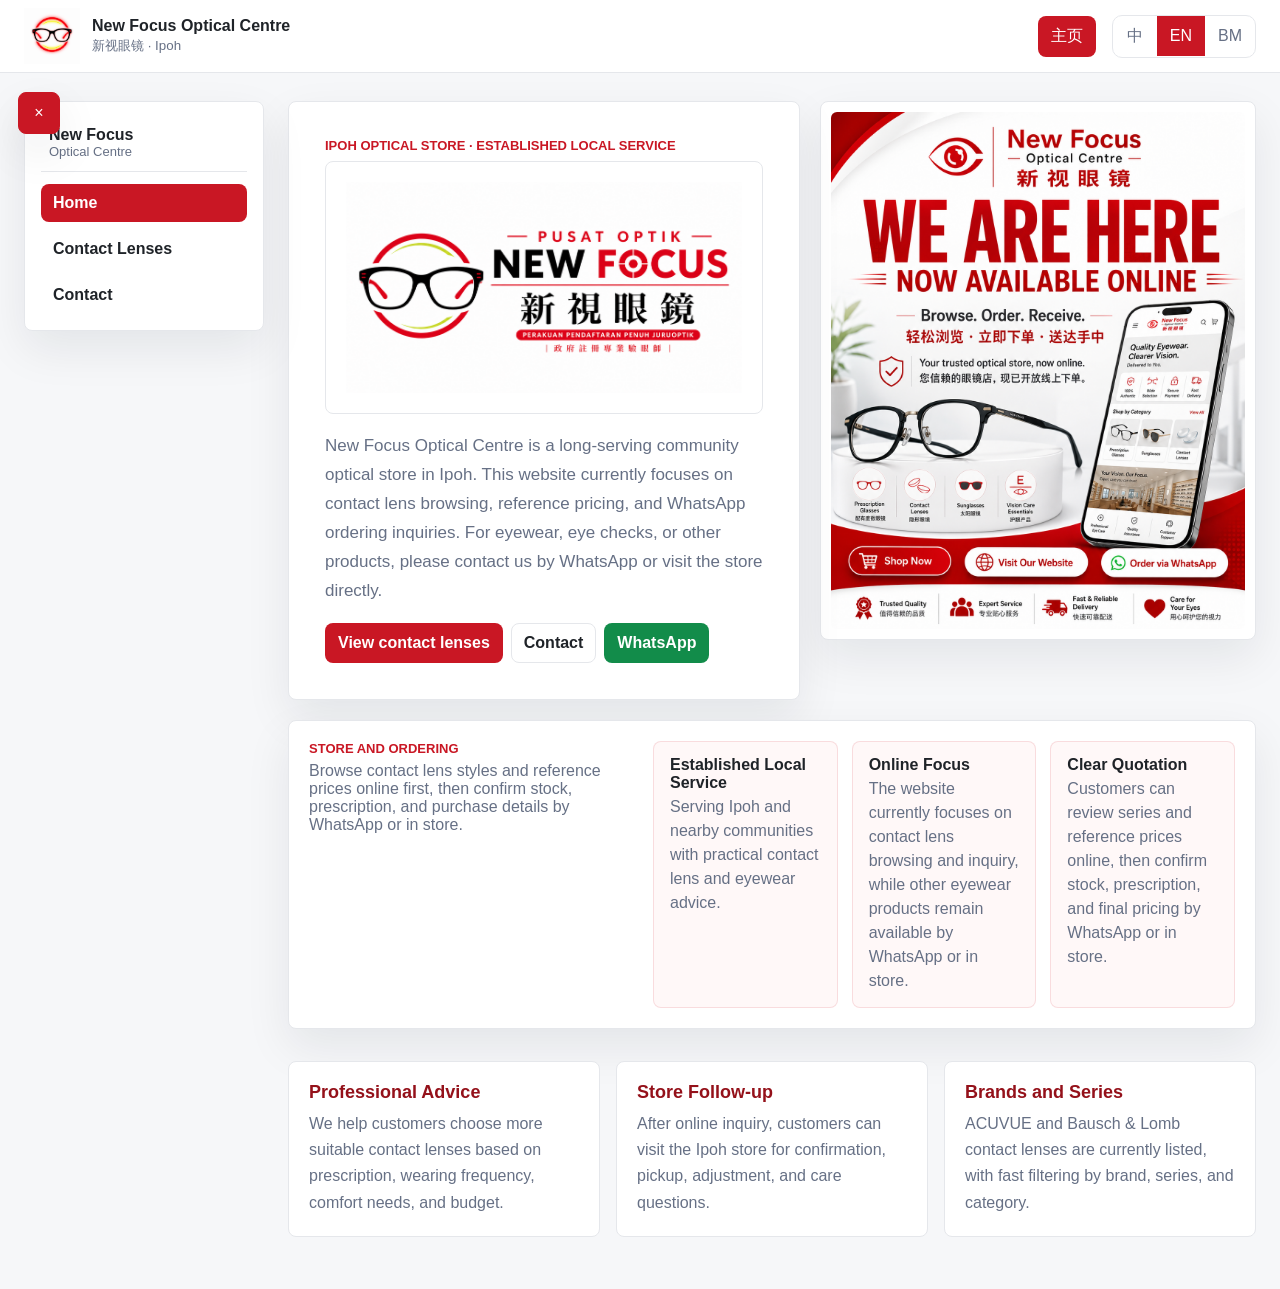
==== index.html @ d69a5900 "Add files via upload" ====
﻿<!doctype html>
<html lang="en">
<head>
  <meta charset="utf-8">
  <meta name="viewport" content="width=device-width, initial-scale=1">
  <title>New Focus Optical Centre / 新视眼镜</title>
  <link rel="stylesheet" href="styles.css">
</head>
<body>
  <header class="app-header">
    <div class="header-inner">
      <a class="brand" href="#home">
        <span class="brand-mark"><img src="assets/header-logo.png" alt="New Focus Optical Centre logo"></span>
        <span><strong>New Focus Optical Centre</strong><small>新视眼镜 · Ipoh</small></span>
      </a>
      <nav class="main-nav"><a href="#home" data-view-link="store">主页</a></nav>
      <div class="header-actions">
        <div class="language-switch">
          <button type="button" data-lang="zh">中</button>
          <button type="button" data-lang="en">EN</button>
          <button type="button" data-lang="ms">BM</button>
        </div>
        <button class="side-toggle" type="button" id="sideToggle" aria-label="Toggle menu" aria-expanded="true">☰</button>
      </div>
    </div>
  </header>

  <main>
    <section class="view" id="view-store" data-view="store">
      <div class="client-shell">
        <aside class="client-sidebar" id="clientSidebar">
          <div class="sidebar-title"><strong>New Focus</strong><span>Optical Centre</span></div>
          <a href="#home" data-client-nav="home" data-i18n="menuHome">主页</a>
          <a href="#contact-lenses" data-client-nav="contact-lenses" data-i18n="menuContactsLens">隐形眼镜商品</a>
          <a href="#contact" data-client-nav="contact" data-i18n="menuContact">联系方式</a>
        </aside>

        <div class="client-content">
          <section class="client-section active" id="home" data-client-section="home">
            <section class="hero-band home-hero">
              <div class="card hero-poster">
                <img src="pic/advertisement.png" alt="New Focus Optical Centre advertisement">
              </div>
              <div class="hero-copy">
                <p class="eyebrow" data-i18n="heroEyebrow">怡保本地眼镜店 · 老字号服务</p>
                <h1 class="sr-only" data-i18n="heroTitle">New Focus Optical Centre / 新视眼镜</h1>
                <div class="hero-signboard-frame"><img src="pic/logo.png" alt="New Focus Optical Centre / 新视眼镜"></div>
                <p data-i18n="heroText">新视眼镜是扎根怡保多年的社区眼镜店。目前网站线上提供隐形眼镜款式浏览、参考价格与 WhatsApp 下单咨询；如需眼镜、验光或其他商品，欢迎通过 WhatsApp 联系或直接到店了解。</p>
                <div class="hero-actions">
                  <a class="btn primary" href="#contact-lenses" data-i18n="browseProducts">查看隐形眼镜</a>
                  <a class="btn secondary" href="#contact" data-i18n="menuContact">联系方式</a>
                  <a class="btn whatsapp" href="https://wa.me/60125128668" target="_blank" rel="noreferrer">WhatsApp</a>
                </div>
              </div>
              <div class="store-panel logo-showcase hero-info-panel">
                <div class="store-panel-header">
                  <p class="eyebrow" data-i18n="heroPanelTitle">门店与下单方式</p>
                  <p class="muted" data-i18n="heroPanelText">先在线浏览隐形眼镜款式与参考价格，再通过 WhatsApp 或到店确认库存、度数与购买细节。</p>
                </div>
                <dl>
                  <div><dt data-i18n="featureYears">多年本地服务</dt><dd data-i18n="featureYearsText">服务怡保与周边社区，熟悉本地顾客日常隐形眼镜与配镜需求。</dd></div>
                  <div><dt data-i18n="featureService">线上选购为主</dt><dd data-i18n="featureServiceText">目前网站以隐形眼镜浏览、选购与咨询为主，其他眼镜商品欢迎 WhatsApp 或到店了解。</dd></div>
                  <div><dt data-i18n="featureCare">清楚报价</dt><dd data-i18n="featureCareText">先在线查看系列与参考价，再通过 WhatsApp 或门店确认库存、度数与最终价格。</dd></div>
                </dl>
              </div>
            </section>
            <section class="content-section feature-grid">
              <article class="card feature-card"><strong data-i18n="homeFeatureOne">专业建议</strong><p data-i18n="homeFeatureOneText">可按度数、配戴频率、舒适度和预算，协助顾客选择更合适的隐形眼镜。</p></article>
              <article class="card feature-card"><strong data-i18n="homeFeatureTwo">门店跟进</strong><p data-i18n="homeFeatureTwoText">线上咨询后可到怡保门店确认产品、取货、调整或询问后续护理方式。</p></article>
              <article class="card feature-card"><strong data-i18n="homeFeatureThree">品牌与系列</strong><p data-i18n="homeFeatureThreeText">目前已收录 ACUVUE 与 Bausch & Lomb 隐形眼镜，并可按品牌、系列与类别快速筛选。</p></article>
            </section>
          </section>

          <section class="client-section" id="contact-lenses" data-client-section="contact-lenses">
            <section class="content-section">
              <div class="section-title-row">
                <div>
                  <p class="eyebrow" data-i18n="catalogEyebrow">隐形眼镜</p>
                  <h2 data-i18n="catalogTitle">按品牌与系列筛选</h2>
                  <p class="muted" data-i18n="catalogIntro">先选择品牌，再选择品牌内的系列与类别。</p>
                </div>
              </div>
              <div class="lens-controls card">
                <div class="filter-row filter-row-primary">
                  <label class="filter-field filter-brand-field"><span data-i18n="brandLabel">品牌</span><select id="brandSelect"></select></label>
                  <div class="filter-group filter-series-group">
                    <strong data-i18n="seriesLabel">系列</strong>
                    <div class="category-tabs" id="seriesTabs"></div>
                  </div>
                </div>
                <div class="filter-group filter-category-group">
                  <strong data-i18n="categoryLabel">类别</strong>
                  <div class="category-tabs" id="categoryTabs"></div>
                </div>
              </div>
              <div id="seriesGuidePanel"></div>
              <div class="lens-section-list" id="lensSectionList"></div>
              <p class="price-note" data-i18n="priceNote">以上为建议零售价，并已包含 SST。请以 WhatsApp 或门店最终确认为准。</p>
            </section>
          </section>

          <section class="client-section" id="contact" data-client-section="contact">
            <section class="content-section contact-layout">
              <div class="card contact-card contact-info-card">
                <p class="eyebrow" data-i18n="contactEyebrow">联系方式</p>
                <h2>New Focus Optical Centre / 新视眼镜</h2>
                <dl>
                  <div><dt data-i18n="addressLabel">地址</dt><dd>261, Jalan Gunung Rapat, Taman Ipoh Jaya, 31350 Ipoh, Perak</dd></div>
                  <div><dt data-i18n="hoursLabel">营业时间</dt><dd>11:00 AM - 7:30 PM</dd></div>
                  <div><dt>WhatsApp</dt><dd>+60 12-512 8668</dd></div>
                </dl>
                <a class="btn whatsapp full" href="https://wa.me/60125128668" target="_blank" rel="noreferrer" data-i18n="contactWhatsapp">立即通过 WhatsApp 下单</a>
                <a class="btn secondary full" href="https://www.google.com/maps/dir/?api=1&destination=New%20Focus%20Optical%20Centre%2C%20261%2C%20Jalan%20Gunung%20Rapat%2C%20Taman%20Ipoh%20Jaya%2C%2031350%20Ipoh%2C%20Perak&travelmode=driving" target="_blank" rel="noreferrer" data-i18n="contactMaps">使用 Google Maps 导航</a>
              </div>
              <div class="card contact-card quiet-map shop-photo-card contact-photo-card">
                <img src="pic/Shop.png" alt="New Focus Optical Centre storefront">
                <div class="shop-photo-caption"><strong>Ipoh Jaya</strong><span>Taman Ipoh Jaya · Gunung Rapat</span></div>
              </div>
            </section>
          </section>
        </div>
      </div>
    </section>

    <section class="view" id="view-admin-login" data-view="admin-login">
      <section class="login-layout">
        <form class="card login-card" id="adminLoginForm">
          <p class="eyebrow">管理员入口 / Admin Access</p>
          <h1>管理员登录</h1>
          <p class="muted">后台不会出现在客户导航里。请通过 <strong>/#admin</strong> 或 <strong>/#orders</strong> 进入。</p>
          <label><span>用户名 / Username</span><input name="username" autocomplete="username" required></label>
          <label><span>密码 / Password</span><input name="password" type="password" autocomplete="current-password" required></label>
          <button class="btn primary full" type="submit">登录 / Login</button>
          <p class="form-status login-error" id="adminLoginStatus"></p>
        </form>
      </section>
    </section>

    <section class="view" id="view-admin" data-view="admin">
      <section class="content-section admin-layout">
        <aside class="admin-sidebar card">
          <p class="eyebrow">管理员端 / Admin</p>
          <h1>隐形眼镜商品管理</h1>
          <p class="muted">这里先用浏览器本地储存模拟数据库。保存后客户页面会马上更新。</p>
          <div class="admin-stats" id="adminStats"></div>
          <div class="button-stack">
            <a class="btn secondary" href="#orders">订单管理 / Orders</a>
            <button class="btn secondary" type="button" data-admin-logout>退出登录 / Logout</button>
            <button class="btn primary" type="button" id="newProductBtn">新增商品</button>
            <button class="btn secondary" type="button" id="exportDataBtn">导出 JSON</button>
            <label class="btn secondary file-button"><span>导入 JSON</span><input id="importDataInput" type="file" accept="application/json"></label>
            <button class="btn danger" type="button" id="resetDataBtn">重置样本数据</button>
          </div>
        </aside>
        <div class="admin-main">
          <div class="card table-card">
            <div class="section-title-row compact"><div><p class="eyebrow">库存 / Inventory</p><h2>商品列表</h2></div></div>
            <div class="table-scroll"><table><thead><tr><th>Brand</th><th>Series</th><th>Category</th><th>Product</th><th>Price</th><th>Status</th></tr></thead><tbody id="adminProductRows"></tbody></table></div>
          </div>
          <form class="card admin-form" id="productForm">
            <div class="section-title-row compact"><div><p class="eyebrow">编辑器 / Editor</p><h2>商品资料</h2></div><button class="btn danger subtle" type="button" id="deleteProductBtn">删除商品</button></div>
            <div class="form-grid three">
              <label><span>ID</span><input name="id" required></label>
              <label><span>Brand</span><input name="brand" required></label>
              <label><span>Series</span><input name="series" required></label>
              <label><span>Category ID</span><input name="category" required></label>
              <label><span>中文分类</span><input name="categoryZh" required></label>
              <label><span>English Category</span><input name="categoryEn" required></label>
              <label><span>Kategori BM</span><input name="categoryMs" required></label>
              <label><span>类型 / Type</span><select name="type"><option value="standard">Standard lens</option><option value="color">Color lens</option></select></label>
              <label><span>Product Name 中文</span><input name="nameZh" required></label>
              <label><span>Product Name EN</span><input name="nameEn" required></label>
              <label><span>Nama Produk BM</span><input name="nameMs" required></label>
              <label><span>图片路径 / Image Path</span><input name="image" placeholder="images/product.jpg"></label>
              <label><span>上架</span><select name="active"><option value="true">Yes</option><option value="false">No</option></select></label>
            </div>
            <label class="wide-label"><span>中文描述</span><textarea name="summaryZh"></textarea></label>
            <label class="wide-label"><span>English Description</span><textarea name="summaryEn"></textarea></label>
            <label class="wide-label"><span>Malay Description</span><textarea name="summaryMs"></textarea></label>
            <label class="wide-label"><span>规格 JSON / Variants JSON</span><textarea name="variants" rows="10" spellcheck="false"></textarea></label>
            <label class="wide-label"><span>颜色 JSON / Colors JSON</span><textarea name="colors" rows="8" spellcheck="false"></textarea></label>
            <label class="wide-label"><span>Collections / Notes JSON</span><textarea name="notes" rows="4" spellcheck="false"></textarea></label>
            <div class="form-actions"><button class="btn primary" type="submit">保存商品</button><p class="form-status" id="adminFormStatus"></p></div>
          </form>
        </div>
      </section>
    </section>

    <section class="view" id="view-orders" data-view="orders">
      <section class="content-section">
        <div class="section-title-row"><div><p class="eyebrow">订单管理 / Orders</p><h1>本地模拟订单</h1><p class="muted">客户通过 WhatsApp 咨询前，可先在客户端生成本地询价记录。</p></div><div class="hero-actions"><a class="btn secondary" href="#admin">商品管理 / Products</a><button class="btn secondary" type="button" data-admin-logout>退出登录 / Logout</button><button class="btn secondary" id="clearOrdersBtn" type="button">清空模拟订单</button></div></div>
        <div class="order-board" id="orderBoard"></div>
      </section>
    </section>
  </main>

  <script src="js/data.js"></script>
  <script src="js/app.js"></script>
</body>
</html>
---- styles.css ----
﻿:root{--red:#c91724;--red-dark:#94111a;--red-soft:#fff1f2;--ink:#1f2328;--muted:#667085;--line:#e5e7eb;--bg:#f6f7f9;--paper:#fff;--green:#128c4a;--shadow:0 18px 46px rgba(16,24,40,.08);font-family:"Microsoft YaHei","PingFang SC",Arial,sans-serif}*{box-sizing:border-box}html{scroll-behavior:smooth}body{margin:0;background:var(--bg);color:var(--ink)}a{color:inherit}button,input,select,textarea{font:inherit}textarea{min-height:92px;resize:vertical}.app-header{position:sticky;top:0;z-index:30;background:rgba(255,255,255,.94);border-bottom:1px solid var(--line);backdrop-filter:blur(14px)}.header-inner{max-width:1280px;min-height:72px;margin:0 auto;padding:0 24px;display:grid;grid-template-columns:minmax(260px,1fr) auto auto;gap:16px;align-items:center}.brand{display:inline-flex;align-items:center;gap:12px;text-decoration:none;min-width:0}.brand-mark{width:44px;height:44px;border-radius:8px;display:grid;place-items:center;background:var(--red);color:#fff;font-weight:900}.brand strong,.brand small{display:block}.brand strong{line-height:1.1}.brand small{margin-top:3px;color:var(--muted)}.main-nav,.language-switch,.hero-actions,.catalog-tools,.form-actions{display:flex;align-items:center;gap:8px}.main-nav a,.language-switch button,.btn{min-height:40px;border-radius:8px;border:1px solid transparent;text-decoration:none;padding:9px 12px;cursor:pointer;background:transparent;color:var(--muted)}.main-nav a.active,.language-switch button.active{background:var(--red);color:#fff}.main-nav a:hover,.language-switch button:hover,.btn.secondary:hover{background:var(--red-soft);color:var(--red-dark)}.language-switch{border:1px solid var(--line);border-radius:10px;overflow:hidden;gap:0;background:#fff}.language-switch button{border-radius:0;min-width:44px}main{max-width:1280px;margin:0 auto;padding:0 24px 52px}.view{display:none}.view.active{display:block}.side-toggle{position:fixed;left:18px;top:92px;z-index:26;width:42px;height:42px;border:1px solid var(--line);border-radius:8px;background:#fff;color:var(--ink);box-shadow:var(--shadow);cursor:pointer}.client-shell{display:grid;grid-template-columns:240px minmax(0,1fr);gap:24px;align-items:start}.client-sidebar{position:sticky;top:92px;margin-top:28px;background:#fff;border:1px solid var(--line);border-radius:8px;box-shadow:var(--shadow);padding:16px;display:grid;gap:8px;transition:transform .18s,opacity .18s}.client-sidebar.collapsed{transform:translateX(-112%);opacity:0;pointer-events:none}.sidebar-title{padding:8px 8px 12px;border-bottom:1px solid var(--line);margin-bottom:4px}.sidebar-title strong,.sidebar-title span{display:block}.sidebar-title span{color:var(--muted);font-size:13px}.client-sidebar a{padding:10px 12px;border-radius:8px;text-decoration:none;color:var(--ink);font-weight:800}.client-sidebar a:hover{background:var(--red-soft);color:var(--red-dark)}.client-content{min-width:0}.hero-band{display:grid;grid-template-columns:minmax(0,1fr) 410px;gap:20px;align-items:stretch;margin-top:28px}.hero-copy,.card,.store-panel{background:var(--paper);border:1px solid var(--line);border-radius:8px;box-shadow:var(--shadow)}.hero-copy{padding:36px}.eyebrow{margin:0 0 8px;color:var(--red);font-weight:900;font-size:13px;text-transform:uppercase;letter-spacing:0}h1,h2,h3{letter-spacing:0}h1{margin:0 0 14px;font-size:clamp(34px,4.6vw,56px);line-height:1.05}h2{margin:0;font-size:24px;line-height:1.22}h3{margin:0}.hero-copy p:not(.eyebrow),.muted{color:var(--muted)}.hero-copy p:not(.eyebrow){max-width:680px;font-size:17px;line-height:1.7}.btn{display:inline-flex;align-items:center;justify-content:center;font-weight:800}.btn.primary{background:var(--red);color:#fff}.btn.whatsapp,.whatsapp{background:var(--green);color:#fff}.btn.secondary{border-color:var(--line);background:#fff;color:var(--ink)}.btn.danger{background:#fff5f5;color:var(--red-dark);border-color:#fecdd3}.btn.subtle{box-shadow:none}.btn.full{width:100%;margin-top:14px}.store-panel{padding:20px;display:grid;gap:16px}.lens-packshot{min-height:230px;border-radius:8px;padding:24px;display:grid;align-content:end;background:linear-gradient(135deg,rgba(148,17,26,.96),rgba(201,23,36,.9)),radial-gradient(circle at 75% 20%,rgba(255,255,255,.55) 0 58px,transparent 60px),linear-gradient(90deg,rgba(255,255,255,.12),transparent);color:#fff;position:relative;overflow:hidden}.lens-packshot:before{content:"";position:absolute;right:28px;top:28px;width:120px;height:120px;border:16px solid rgba(255,255,255,.72);border-radius:50%;box-shadow:0 0 0 28px rgba(255,255,255,.14)}.lens-packshot span,.lens-packshot strong,.lens-packshot small{position:relative;z-index:1;display:block}.lens-packshot span{font-size:13px;font-weight:900;letter-spacing:0}.lens-packshot strong{font-size:30px}.lens-packshot small{color:rgba(255,255,255,.84)}dl{margin:0;display:grid;gap:12px}dt{font-weight:900}dd{margin:3px 0 0;color:var(--muted);line-height:1.5}.content-section{margin-top:32px}.section-title-row{display:flex;justify-content:space-between;align-items:end;gap:16px;margin-bottom:16px}.section-title-row.compact{margin-bottom:12px}.lens-controls{padding:18px;display:grid;grid-template-columns:260px minmax(0,1fr);gap:18px;align-items:end;margin-bottom:18px}.lens-controls label{display:grid;gap:7px;color:var(--muted);font-size:13px;font-weight:800}.lens-controls select,label input,label select,label textarea{border:1px solid var(--line);border-radius:8px;background:#fff;min-height:42px;padding:10px 12px;min-width:0}.category-tabs{display:flex;flex-wrap:wrap;gap:8px;margin-top:8px}.category-tabs button{border:1px solid var(--line);background:#fff;border-radius:8px;padding:10px 12px;cursor:pointer;font-weight:900}.category-tabs button.active{background:var(--red);color:#fff;border-color:var(--red)}.lens-section-list{display:grid;gap:18px}.lens-price-section{padding:20px;box-shadow:none}.lens-price-section h2{margin-bottom:12px}.collection-note{border-left:4px solid var(--red);background:var(--red-soft);padding:12px 14px;border-radius:8px;margin-bottom:12px;color:var(--ink);line-height:1.7}.collection-note p{margin:0 0 10px}.collection-note p:last-child{margin-bottom:0}.table-scroll{overflow-x:auto}.price-table,table{width:100%;border-collapse:collapse;font-size:15px}th,td{border-bottom:1px solid var(--line);padding:13px 10px;text-align:left;vertical-align:top}th{color:var(--red-dark);background:var(--red-soft);font-weight:900}.price-table td strong{display:block}.price-table td small{display:block;color:var(--muted);margin-top:4px}.price-note{font-weight:900;margin:18px 0;color:var(--ink)}.contact-layout{display:grid;grid-template-columns:minmax(0,1fr) 360px;gap:18px}.contact-card{padding:22px}.quiet-map{min-height:240px;display:grid;align-content:end;background:linear-gradient(135deg,#fff,#fff4f5);color:var(--red-dark)}.quiet-map strong{font-size:30px}.quiet-map span{color:var(--muted)}
.login-layout{min-height:calc(100vh - 128px);display:grid;place-items:center;padding:36px 0}.login-card{width:min(460px,100%);padding:28px;display:grid;gap:14px}.login-card h1{font-size:34px;margin-bottom:0}.login-card p{margin:0}.login-error{color:var(--red-dark)}.admin-layout{display:grid;grid-template-columns:310px minmax(0,1fr);gap:18px;align-items:start;margin-top:28px}.admin-sidebar{position:sticky;top:92px;padding:20px}.admin-stats{display:grid;grid-template-columns:1fr 1fr;gap:10px;margin:16px 0}.stat{border:1px solid var(--line);border-radius:8px;padding:12px;background:#fbfbfc}.stat strong{display:block;font-size:22px}.stat span{color:var(--muted);font-size:13px}.button-stack{display:grid;gap:8px}.file-button input{display:none}.admin-main{display:grid;gap:18px}.table-card,.admin-form{padding:20px}tbody tr{cursor:pointer}tbody tr:hover,tbody tr.active{background:#fff8f8}.badge{display:inline-flex;align-items:center;min-height:24px;border-radius:999px;padding:2px 9px;font-size:12px;font-weight:900;background:#ecfdf3;color:#087443}.badge.inactive{background:#f2f4f7;color:#475467}.form-grid{display:grid;grid-template-columns:1fr 1fr;gap:12px}.form-grid.three{grid-template-columns:repeat(3,minmax(0,1fr))}label{display:grid;gap:6px;color:var(--muted);font-size:13px;font-weight:700}label span{color:var(--ink)}.wide-label{margin-top:12px}.form-status{min-height:22px;margin:10px 0 0;color:var(--green);font-weight:800}.order-board{display:grid;gap:12px}.order-card{padding:18px;border:1px solid var(--line);border-radius:8px;background:#fff;display:grid;grid-template-columns:1fr auto;gap:14px;box-shadow:var(--shadow)}.order-card h3{margin-bottom:5px}.order-card p{margin:4px 0;color:var(--muted)}.order-actions{display:grid;gap:8px;align-content:start;min-width:160px}.empty-state{border:1px dashed #cbd5e1;border-radius:8px;padding:28px;background:#fff;text-align:center}.empty-state p{margin-bottom:0;color:var(--muted)}.hero-actions{display:flex;gap:8px;align-items:center;flex-wrap:wrap}
@media (max-width:980px){.header-inner{grid-template-columns:1fr;padding:12px 16px}.main-nav{display:none}main{padding:0 16px 42px}.client-shell{grid-template-columns:1fr}.client-sidebar{position:fixed;left:16px;top:86px;width:min(260px,calc(100vw - 32px));z-index:25;margin-top:0}.client-sidebar.collapsed{transform:translateX(-115%)}.hero-band,.contact-layout,.admin-layout{grid-template-columns:1fr}.lens-controls{grid-template-columns:1fr}.admin-sidebar{position:static}.form-grid,.form-grid.three{grid-template-columns:1fr}.section-title-row{align-items:start;flex-direction:column}.hero-copy{padding:24px}.order-card{grid-template-columns:1fr}}

.client-section{display:none}.client-section.active{display:block}.client-sidebar a.active{background:var(--red);color:#fff}.logo-showcase{align-content:start}.logo-frame{min-height:250px;border:1px solid var(--line);border-radius:8px;background:#fff;display:grid;place-items:center;padding:28px}.logo-frame img{max-width:100%;max-height:220px;object-fit:contain}.feature-grid{display:grid;grid-template-columns:repeat(3,minmax(0,1fr));gap:16px}.feature-card{padding:20px;box-shadow:none}.feature-card strong{display:block;color:var(--red-dark);font-size:18px;margin-bottom:8px}.feature-card p{margin:0;color:var(--muted);line-height:1.65}.home-note{padding:22px 24px;box-shadow:none}.home-note h2{margin:0 0 8px}.home-note p{margin:0;line-height:1.7}.home-hero{min-height:calc(100vh - 132px);align-items:start;grid-template-columns:minmax(0,1.08fr) minmax(320px,.92fr);grid-template-areas:"copy poster" "panel panel"}.home-hero .hero-copy,.home-hero .store-panel,.home-hero .hero-poster{align-self:start}.home-hero .hero-copy{grid-area:copy}.home-hero .hero-poster{grid-area:poster}.home-hero .logo-showcase{grid-area:panel}

.sr-only {
  position: absolute;
  width: 1px;
  height: 1px;
  padding: 0;
  margin: -1px;
  overflow: hidden;
  clip: rect(0, 0, 0, 0);
  white-space: nowrap;
  border: 0;
}

.hero-signboard-frame {
  margin: 0 0 18px;
  border: 1px solid var(--line);
  border-radius: 8px;
  background: #fff;
  display: grid;
  place-items: center;
  padding: 20px;
  min-height: 220px;
}

.hero-signboard-frame img {
  max-width: 100%;
  max-height: 220px;
  object-fit: contain;
}

.hero-poster {
  padding: 10px;
  display: grid;
  place-items: center;
  overflow: hidden;
}

.hero-poster img {
  display: block;
  width: 100%;
  height: auto;
  object-fit: contain;
  border-radius: 6px;
}

.hero-info-panel {
  grid-template-columns: minmax(240px, 320px) minmax(0, 1fr);
  align-items: start;
  gap: 18px 24px;
}

.hero-info-panel .store-panel-header {
  align-content: start;
}

.hero-info-panel dl {
  grid-template-columns: repeat(3, minmax(0, 1fr));
  gap: 14px;
}

.hero-info-panel dl > div {
  padding: 14px 16px;
  border: 1px solid rgba(201, 23, 36, .12);
  border-radius: 8px;
  background: #fff8f8;
}

.store-panel-header {
  display: grid;
  gap: 6px;
}

.store-panel-header p {
  margin: 0;
}
@media (max-width:980px){.feature-grid{grid-template-columns:1fr}.home-hero{min-height:auto;grid-template-columns:1fr;grid-template-areas:"poster" "copy" "panel"}.logo-frame{min-height:190px}.logo-frame img{max-height:170px}.hero-info-panel{grid-template-columns:1fr}.hero-info-panel dl{grid-template-columns:1fr}}

.filter-groups {
  display: grid;
  gap: 14px;
}

.filter-group {
  display: grid;
}

/* Contact lens product cards and option detail view */
.lens-product-section {
  margin-top: 22px;
}

.lens-section-heading {
  display: flex;
  align-items: end;
  justify-content: space-between;
  gap: 16px;
  margin-bottom: 12px;
}

.lens-section-heading h3 {
  margin: 0;
  font-size: 1.15rem;
}

.lens-section-heading span {
  color: var(--muted);
  font-size: .9rem;
}

.series-guide-card {
  margin: 0 0 18px;
  padding: 18px 20px;
  box-shadow: none;
}

.series-guide-head h3 {
  margin: 0 0 8px;
  font-size: 1.15rem;
}

.series-guide-head p {
  margin: 0;
  color: var(--muted);
  line-height: 1.65;
}

.series-guide-tags {
  display: flex;
  flex-wrap: wrap;
  gap: 8px;
  margin-top: 14px;
}

.series-guide-tags span {
  display: inline-flex;
  align-items: center;
  min-height: 30px;
  padding: 6px 10px;
  border-radius: 999px;
  background: #fff6f6;
  border: 1px solid rgba(180, 24, 24, .18);
  color: var(--red-dark);
  font-size: .84rem;
  font-weight: 800;
}

.lens-card-row {
  display: flex;
  gap: 14px;
  overflow-x: auto;
  padding: 2px 2px 14px;
  scroll-snap-type: x proximity;
}

.lens-product-card {
  flex: 0 0 292px;
  min-height: 420px;
  display: flex;
  flex-direction: column;
  align-items: stretch;
  gap: 10px;
  text-align: left;
  border: 1px solid var(--line);
  border-radius: 8px;
  background: var(--paper);
  color: var(--ink);
  padding: 14px;
  cursor: pointer;
  scroll-snap-align: start;
  transition: border-color .18s ease, box-shadow .18s ease, transform .18s ease;
}

.lens-product-card:hover,
.lens-product-card.active {
  border-color: var(--red);
  box-shadow: 0 12px 32px rgba(180, 24, 24, .12);
  transform: translateY(-2px);
}

.product-image-slot {
  width: 100%;
  aspect-ratio: 4 / 3;
  border: 1px dashed rgba(180, 24, 24, .35);
  border-radius: 8px;
  background: linear-gradient(135deg, #fff, #fff5f5);
  display: grid;
  place-items: center;
  color: var(--muted);
  font-size: .9rem;
  overflow: hidden;
}

.product-image-slot.has-image {
  border-style: solid;
  background: #fff;
}

.product-image-slot img {
  width: 100%;
  height: 100%;
  object-fit: contain;
}

.product-category-pill {
  display: inline-flex;
  align-self: flex-start;
  border: 1px solid rgba(180, 24, 24, .22);
  color: var(--red);
  background: #fff7f7;
  border-radius: 999px;
  padding: 4px 9px;
  font-size: .78rem;
  line-height: 1.2;
  flex-wrap: wrap;
}

.lens-product-card strong {
  font-size: 1rem;
  line-height: 1.35;
}

.lens-product-card p {
  min-height: 68px;
  margin: 0;
  color: var(--muted);
  line-height: 1.55;
  font-size: .9rem;
}

.product-card-meta {
  color: var(--ink);
  font-size: .88rem;
}

.product-card-price {
  margin-top: auto;
  color: var(--red);
  font-weight: 800;
}

.btn.mini {
  width: fit-content;
  min-height: 34px;
  padding: 7px 10px;
  font-size: .86rem;
}

.lens-detail-panel {
  display: grid;
  grid-template-columns: minmax(220px, 340px) minmax(0, 1fr);
  gap: 24px;
  border: 1px solid var(--line);
  border-radius: 8px;
  background: #fff;
  padding: 18px;
  margin: 20px 0 24px;
  box-shadow: 0 16px 42px rgba(17, 24, 39, .08);
}

.detail-media .product-image-slot {
  aspect-ratio: 1 / 1;
}

.detail-content {
  min-width: 0;
}

.detail-title-row {
  display: flex;
  align-items: flex-start;
  justify-content: space-between;
  gap: 16px;
}

.detail-title-row h3 {
  margin: 4px 0 0;
  font-size: 1.45rem;
}

.icon-close {
  width: 34px;
  height: 34px;
  border: 1px solid var(--line);
  border-radius: 50%;
  background: #fff;
  cursor: pointer;
  color: var(--muted);
  font-size: 1.1rem;
}

.detail-summary,
.detail-notes,
.microcopy,
.selected-line {
  color: var(--muted);
  line-height: 1.55;
}

.detail-notes {
  border-left: 3px solid rgba(180, 24, 24, .25);
  padding-left: 10px;
  font-size: .92rem;
}

.detail-points {
  display: grid;
  gap: 10px;
  margin: 14px 0 4px;
}

.detail-point {
  padding: 12px 14px;
  border: 1px solid var(--line);
  border-radius: 10px;
  background: #fbfbfc;
}

.detail-point strong {
  display: block;
  margin-bottom: 4px;
  color: var(--ink);
  font-size: .92rem;
}

.detail-point p {
  margin: 0;
  color: var(--muted);
  line-height: 1.6;
  font-size: .92rem;
}

.detail-option-block {
  margin-top: 18px;
}

.detail-option-block > strong {
  display: block;
  margin-bottom: 10px;
}

.option-grid,
.color-options {
  display: flex;
  flex-wrap: wrap;
  gap: 10px;
}

.option-pill,
.color-option {
  border: 1px solid var(--line);
  border-radius: 8px;
  background: #fff;
  color: var(--ink);
  padding: 10px 12px;
  cursor: pointer;
}

.option-pill {
  display: flex;
  flex-direction: column;
  gap: 4px;
  min-width: 168px;
  text-align: left;
}

.option-pill b {
  color: var(--red);
}

.option-pill.active,
.color-option.active {
  border-color: var(--red);
  background: #fff5f5;
  box-shadow: inset 0 0 0 1px var(--red);
}

.quantity-custom-row {
  display: flex;
  align-items: center;
  justify-content: space-between;
  gap: 12px;
  margin-top: 12px;
}

.quantity-custom-row > span {
  color: var(--muted);
  font-size: .9rem;
  font-weight: 700;
}

.qty-stepper {
  display: inline-flex;
  align-items: center;
  border: 1px solid var(--line);
  border-radius: 10px;
  overflow: hidden;
  background: #fff;
}

.qty-step-btn {
  width: 42px;
  min-height: 42px;
  border: 0;
  background: #fff;
  color: var(--ink);
  font-size: 1.1rem;
  font-weight: 700;
  cursor: pointer;
}

.qty-step-btn:hover {
  background: #fff5f5;
  color: var(--red);
}

.qty-input {
  width: 64px;
  min-height: 42px;
  border: 0;
  border-left: 1px solid var(--line);
  border-right: 1px solid var(--line);
  text-align: center;
  font-weight: 800;
  color: var(--ink);
  background: #fff;
}

.qty-input::-webkit-outer-spin-button,
.qty-input::-webkit-inner-spin-button {
  -webkit-appearance: none;
  margin: 0;
}

.qty-input[type="number"] {
  -moz-appearance: textfield;
}

.color-group {
  margin-top: 10px;
}

.color-group > span {
  display: block;
  color: var(--muted);
  font-size: .86rem;
  margin-bottom: 8px;
}

.color-option {
  display: inline-flex;
  align-items: center;
  gap: 8px;
  font-size: .9rem;
}

.color-option i {
  width: 18px;
  height: 18px;
  border-radius: 50%;
  border: 1px solid rgba(0, 0, 0, .16);
}

.price-summary {
  margin-top: 20px;
  border-radius: 8px;
  background: #1f2937;
  color: #fff;
  padding: 16px;
}

.price-summary dl {
  display: grid;
  grid-template-columns: repeat(2, minmax(0, 1fr));
  gap: 10px 18px;
  margin: 12px 0 16px;
}

.price-summary dt {
  color: rgba(255, 255, 255, .68);
  font-size: .8rem;
}

.price-summary dd {
  margin: 3px 0 0;
  font-weight: 700;
}

.admin-form textarea[name="variants"],
.admin-form textarea[name="colors"],
.admin-form textarea[name="notes"] {
  font-family: Consolas, Monaco, monospace;
  font-size: .86rem;
  line-height: 1.45;
}

@media (max-width: 780px) {
  .lens-product-card {
    flex-basis: 82vw;
  }

  .lens-detail-panel {
    grid-template-columns: 1fr;
  }

  .price-summary dl {
    grid-template-columns: 1fr;
  }

  .quantity-custom-row {
    flex-direction: column;
    align-items: stretch;
  }

  .qty-stepper {
    width: 100%;
  }

  .qty-input {
    flex: 1 1 auto;
  }
}


.admin-stats > div {
  border: 1px solid var(--line);
  border-radius: 8px;
  padding: 12px;
  background: #fbfbfc;
}

.admin-stats > div strong,
.admin-product-count strong {
  display: block;
  font-size: 22px;
}

.admin-stats > div span {
  color: var(--muted);
  font-size: 13px;
}

tbody tr.selected {
  background: #fff8f8;
}

/* Sidebar collapse behavior */
.client-shell.sidebar-collapsed {
  grid-template-columns: minmax(0, 1fr);
}

.client-shell.sidebar-collapsed .client-sidebar {
  display: none;
}

.side-toggle[aria-expanded="true"] {
  background: var(--red);
  color: #fff;
  border-color: var(--red);
}

@media (max-width: 980px) {
  .client-sidebar.collapsed {
    display: grid;
    transform: translateX(-115%);
    opacity: 0;
    pointer-events: none;
  }

  .client-shell.sidebar-collapsed {
    grid-template-columns: 1fr;
  }
}

/* Client mobile first pass */
@media (max-width: 980px) {
  .side-toggle {
    top: 82px;
    left: 14px;
  }

  .client-shell:not(.sidebar-collapsed) .side-toggle {
    top: 88px;
    left: calc(min(292px, calc(100vw - 28px)) - 28px);
    z-index: 26;
  }

  .client-shell {
    display: block;
  }

  .client-shell:not(.sidebar-collapsed)::before {
    content: "";
    position: fixed;
    inset: 0;
    z-index: 24;
    background: rgba(17, 24, 39, .34);
  }

  .client-shell .client-sidebar {
    position: fixed;
    top: 76px;
    left: 14px;
    z-index: 25;
    width: min(292px, calc(100vw - 28px));
    max-height: calc(100vh - 96px);
    overflow-y: auto;
    margin-top: 0;
    transform: translateX(0);
    opacity: 1;
  }

  .client-shell.sidebar-collapsed .client-sidebar,
  .client-sidebar.collapsed {
    display: grid;
    transform: translateX(-118%);
    opacity: 0;
    pointer-events: none;
  }

  .client-content {
    width: 100%;
  }

  .home-hero {
    gap: 14px;
    margin-top: 22px;
  }

  .home-hero .hero-copy {
    padding: 22px 18px;
  }

  .home-hero h1 {
    font-size: 31px;
    line-height: 1.08;
  }

  .home-hero .hero-copy p:not(.eyebrow) {
    font-size: 15px;
    line-height: 1.58;
  }

  .logo-showcase {
    padding: 14px;
  }

  .hero-signboard-frame {
    min-height: 150px;
    padding: 16px;
  }

  .hero-signboard-frame img {
    max-height: 128px;
  }

  .logo-frame {
    min-height: 150px;
    padding: 16px;
  }

  .logo-frame img {
    max-height: 128px;
  }

  .feature-grid {
    gap: 12px;
  }

  .feature-card {
    padding: 16px;
  }

  .content-section {
    margin-top: 24px;
  }

  .lens-card-row {
    display: grid;
    grid-template-columns: 1fr;
    overflow: visible;
    gap: 14px;
    padding: 0;
  }

  .lens-product-card {
    width: 100%;
    min-height: 0;
    flex: none;
    padding: 14px;
  }

  .lens-product-card p {
    min-height: 0;
  }

  .product-image-slot {
    aspect-ratio: 4 / 3;
  }

  .lens-detail-panel {
    grid-template-columns: 1fr;
    gap: 16px;
    padding: 14px;
  }

  .detail-title-row h3 {
    font-size: 1.25rem;
  }

  .option-grid,
  .color-options {
    gap: 8px;
  }

  .option-pill {
    width: 100%;
    min-width: 0;
  }

  .color-option {
    flex: 1 1 calc(50% - 8px);
    justify-content: flex-start;
    min-height: 42px;
  }
}

@media (max-width: 560px) {
  .header-inner {
    gap: 10px;
  }

  .brand-mark {
    width: 38px;
    height: 38px;
  }

  .brand strong {
    font-size: 14px;
  }

  .brand small {
    font-size: 12px;
  }

  main {
    padding: 0 12px 34px;
  }

  .hero-actions .btn {
    flex: 1 1 100%;
  }

  .section-title-row h2 {
    font-size: 21px;
  }

  .lens-controls {
    padding: 14px;
  }

  .category-tabs button {
    flex: 1 1 100%;
  }

  .price-summary {
    padding: 14px;
  }
}

/* Header menu placement */
.header-actions {
  display: flex;
  align-items: center;
  justify-content: flex-end;
  gap: 10px;
}

@media (max-width: 980px) {
  .header-inner {
    grid-template-columns: minmax(0, 1fr) auto;
    gap: 10px;
  }

  .brand {
    min-width: 0;
  }

  .header-actions {
    grid-column: 2;
    grid-row: 1;
    gap: 8px;
  }

  .header-actions .language-switch button {
    min-width: 38px;
    min-height: 38px;
    padding: 7px 9px;
  }

  .header-actions .side-toggle {
    position: static;
    width: 38px;
    height: 38px;
    min-height: 38px;
    box-shadow: none;
    flex: 0 0 auto;
  }
}

@media (max-width: 430px) {
  .header-inner {
    padding: 10px 12px;
  }

  .header-actions {
    gap: 6px;
  }

  .header-actions .language-switch button {
    min-width: 34px;
    min-height: 36px;
    padding: 6px 7px;
    font-size: 13px;
  }

  .header-actions .side-toggle {
    width: 36px;
    height: 36px;
    min-height: 36px;
  }
}

/* Contact shop photo */
.shop-photo-card {
  padding: 0;
  overflow: hidden;
  min-height: 0;
  background: #fff;
  display: grid;
  align-content: stretch;
}

.shop-photo-card img {
  width: 100%;
  aspect-ratio: 4 / 3;
  object-fit: cover;
  display: block;
}

.shop-photo-caption {
  padding: 16px 18px 18px;
  background: #fff;
}

.shop-photo-caption strong,
.shop-photo-caption span {
  display: block;
}

.shop-photo-caption strong {
  color: var(--red-dark);
  font-size: 28px;
  line-height: 1.1;
}

.shop-photo-caption span {
  margin-top: 4px;
  color: var(--muted);
}

@media (max-width: 980px) {
  .shop-photo-caption strong {
    font-size: 24px;
  }
}

/* Mobile contact shop image sizing */
@media (max-width: 980px) {
  .contact-photo-card {
    order: -1;
  }

  .contact-info-card {
    order: 1;
  }

  .shop-photo-card img {
    height: auto;
    aspect-ratio: auto;
    object-fit: contain;
    object-position: center top;
  }
}

@media (max-width: 430px) {
  .shop-photo-card img {
    height: auto;
  }
}

/* Header logo image */
.brand-mark {
  width: 56px;
  height: 56px;
  padding: 0;
  border-radius: 0;
  background: transparent;
  overflow: visible;
}

.brand-mark img {
  width: 100%;
  height: 100%;
  object-fit: contain;
  display: block;
}

/* Lens filter layout */
.lens-controls {
  position: relative;
  grid-template-columns: 1fr;
  align-items: stretch;
  gap: 16px;
}

.filter-row {
  display: grid;
  gap: 18px;
}

.filter-row-primary {
  grid-template-columns: minmax(240px, 320px) minmax(0, 1fr);
  align-items: start;
}

.filter-field,
.filter-group {
  display: grid;
  gap: 7px;
  min-width: 0;
}

.filter-group strong {
  color: var(--muted);
  font-size: 13px;
  font-weight: 800;
}

.filter-brand-field {
  align-self: start;
}

.filter-brand-field select {
  width: 100%;
}

.filter-series-group,
.filter-category-group,
.lens-section-list,
.lens-product-section,
.lens-price-section {
  min-width: 0;
}

.lens-section-list,
.lens-product-section {
  overflow: hidden;
}

.filter-series-group {
  align-content: start;
}

#seriesTabs {
  justify-content: flex-start;
  align-items: flex-start;
  flex-wrap: wrap;
  overflow: visible;
  margin-top: 0;
  padding-bottom: 0;
}

#seriesTabs button {
  flex: 0 0 auto;
  white-space: nowrap;
}

.filter-category-group {
  position: relative;
  z-index: 0;
  margin-top: 2px;
}

.filter-category-group #categoryTabs {
  margin-top: 0;
}

.lens-card-row {
  display: flex;
  flex-wrap: nowrap;
  max-width: 100%;
  overflow-x: auto;
  overflow-y: hidden;
  overscroll-behavior-x: contain;
  scrollbar-gutter: stable both-edges;
}

.lens-product-card {
  flex: 0 0 292px;
}

@media (max-width: 980px) {
  .filter-row-primary {
    grid-template-columns: 1fr;
  }

  #seriesTabs {
    flex-wrap: wrap;
    overflow: visible;
    padding-bottom: 0;
  }

  .lens-card-row {
    display: grid;
    flex-wrap: initial;
    overflow: visible;
    scrollbar-gutter: auto;
  }

  .lens-product-card {
    width: 100%;
    flex: none;
  }
}

@media (max-width: 560px) {
  .brand-mark {
    width: 44px;
    height: 44px;
  }
}
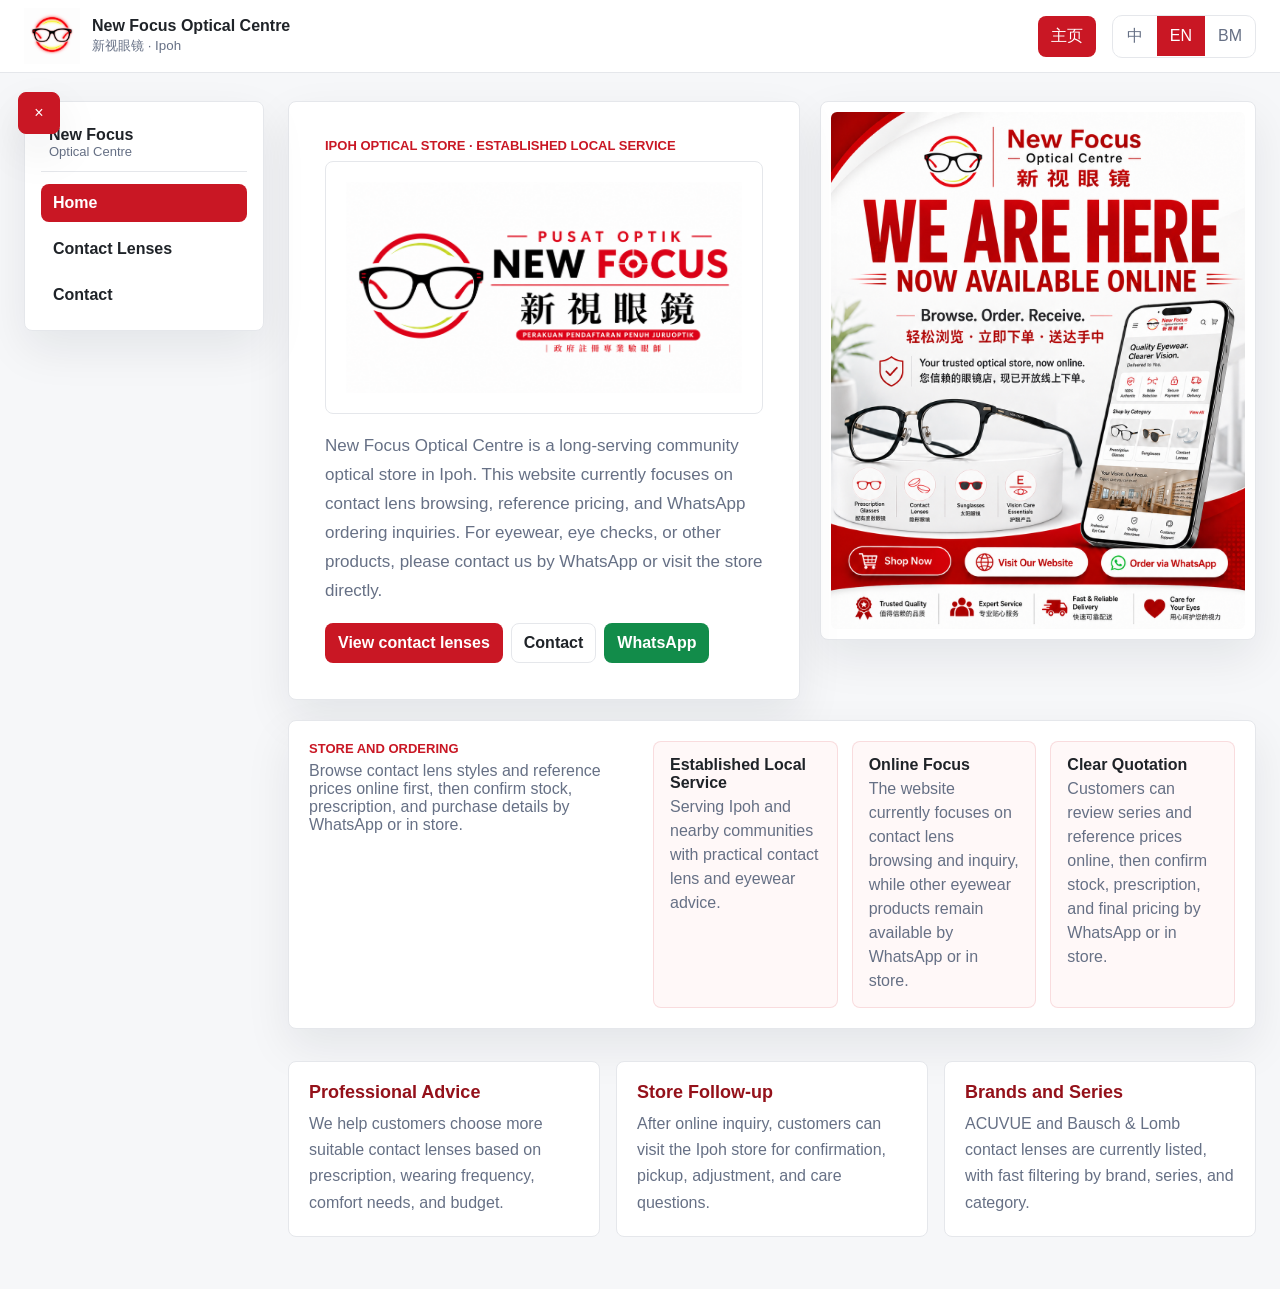
==== commit 68cab690: "Add files via upload" ====
--- a/index.html
+++ b/index.html
@@ -106,7 +106,7 @@
                 <h2>New Focus Optical Centre / 新视眼镜</h2>
                 <dl>
                   <div><dt data-i18n="addressLabel">地址</dt><dd>261, Jalan Gunung Rapat, Taman Ipoh Jaya, 31350 Ipoh, Perak</dd></div>
-                  <div><dt data-i18n="hoursLabel">营业时间</dt><dd>11:00 AM - 7:30 PM</dd></div>
+                  <div><dt data-i18n="hoursLabel">营业时间</dt><dd>Monday-Saturday 11:00 AM - 7:00 PM</dd></div>
                   <div><dt>WhatsApp</dt><dd>+60 12-512 8668</dd></div>
                 </dl>
                 <a class="btn whatsapp full" href="https://wa.me/60125128668" target="_blank" rel="noreferrer" data-i18n="contactWhatsapp">立即通过 WhatsApp 下单</a>
--- a/styles.css
+++ b/styles.css
@@ -170,7 +170,6 @@
   background: var(--paper);
   color: var(--ink);
   padding: 14px;
-  cursor: pointer;
   scroll-snap-align: start;
   transition: border-color .18s ease, box-shadow .18s ease, transform .18s ease;
 }
@@ -180,6 +179,29 @@
   border-color: var(--red);
   box-shadow: 0 12px 32px rgba(180, 24, 24, .12);
   transform: translateY(-2px);
+}
+
+.lens-card-main {
+  flex: 1 1 auto;
+  display: flex;
+  flex-direction: column;
+  align-items: stretch;
+  gap: 10px;
+  width: 100%;
+  min-height: 0;
+  padding: 0;
+  border: 0;
+  background: transparent;
+  color: inherit;
+  text-align: left;
+  cursor: pointer;
+}
+
+.product-card-actions {
+  display: flex;
+  flex-wrap: wrap;
+  gap: 8px;
+  margin-top: 2px;
 }
 
 .product-image-slot {
@@ -343,6 +365,47 @@
   margin-bottom: 10px;
 }
 
+.eye-power-head {
+  display: flex;
+  align-items: center;
+  justify-content: space-between;
+  gap: 12px;
+  margin-bottom: 10px;
+}
+
+.eye-power-grid {
+  display: grid;
+  grid-template-columns: repeat(2, minmax(0, 1fr));
+  gap: 12px;
+}
+
+.eye-card {
+  display: grid;
+  gap: 10px;
+  padding: 14px;
+  border: 1px solid rgba(180, 24, 24, .16);
+  border-radius: 8px;
+  background: #fff8f8;
+}
+
+.eye-card > strong {
+  color: var(--red-dark);
+}
+
+.eye-field {
+  gap: 5px;
+}
+
+.eye-field select {
+  width: 100%;
+}
+
+.vision-type-grid .option-pill {
+  min-width: 150px;
+  align-items: center;
+  text-align: center;
+}
+
 .option-grid,
 .color-options {
   display: flex;
@@ -509,6 +572,15 @@
 
   .price-summary dl {
     grid-template-columns: 1fr;
+  }
+
+  .eye-power-grid {
+    grid-template-columns: 1fr;
+  }
+
+  .eye-power-head {
+    align-items: stretch;
+    flex-direction: column;
   }
 
   .quantity-custom-row {
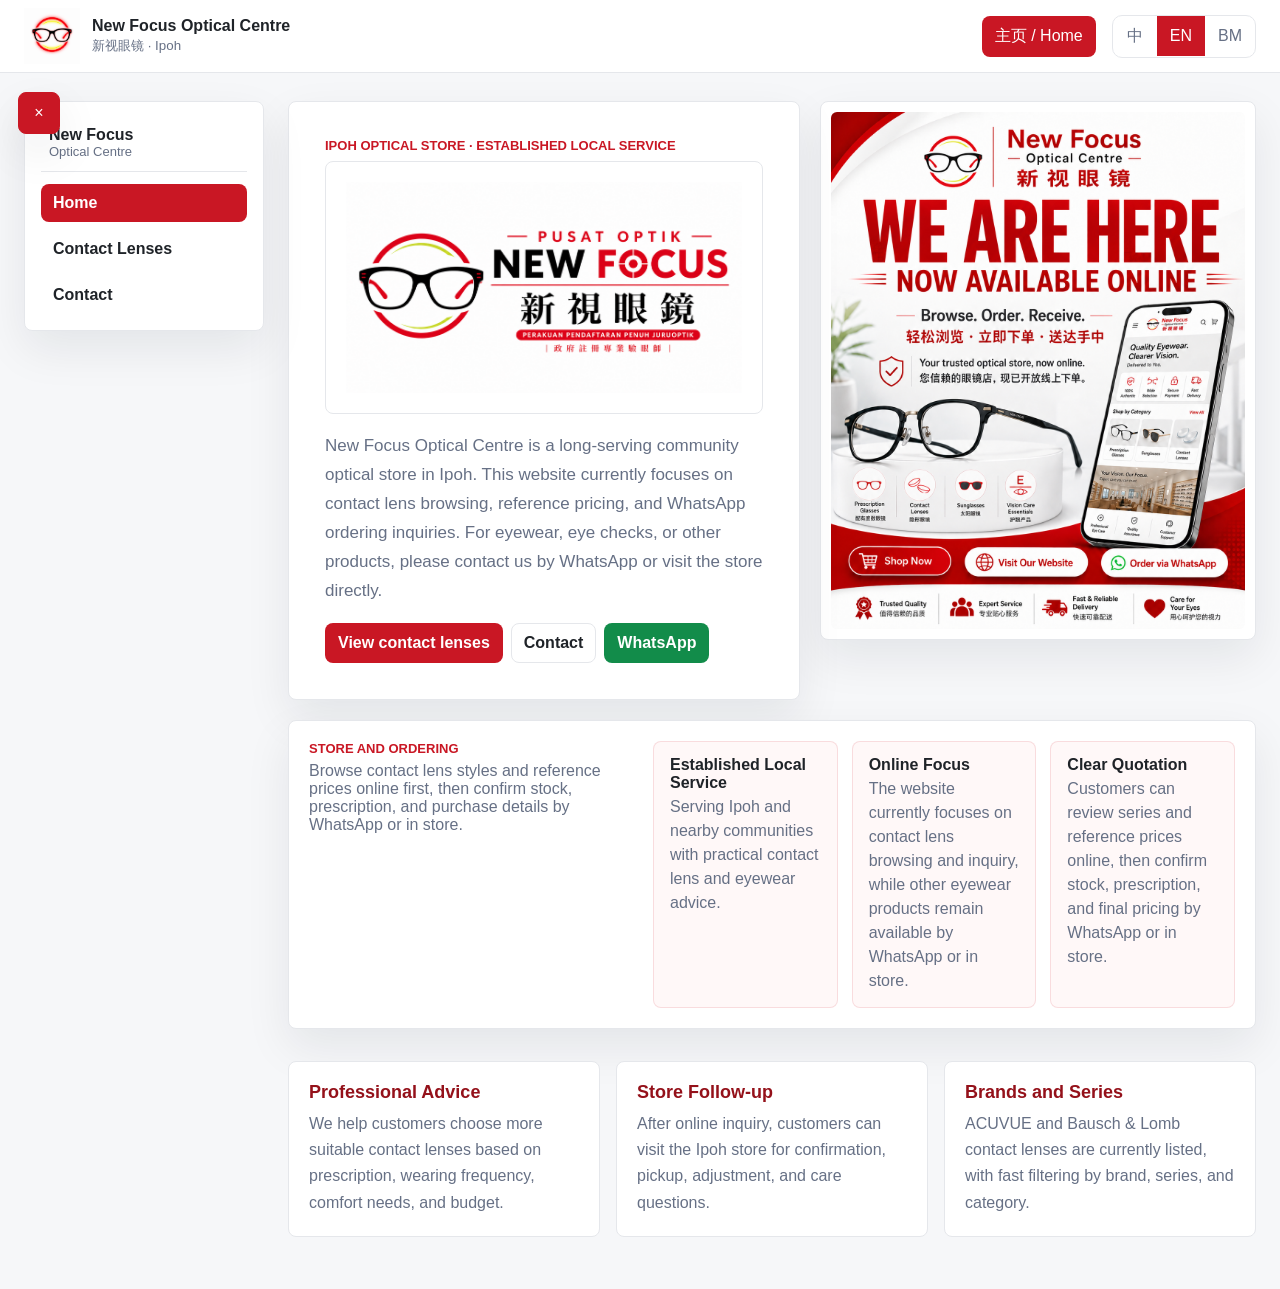
==== commit d33c65f8: "Add files via upload" ====
--- a/index.html
+++ b/index.html
@@ -13,7 +13,7 @@
         <span class="brand-mark"><img src="assets/header-logo.png" alt="New Focus Optical Centre logo"></span>
         <span><strong>New Focus Optical Centre</strong><small>新视眼镜 · Ipoh</small></span>
       </a>
-      <nav class="main-nav"><a href="#home" data-view-link="store">主页</a></nav>
+      <nav class="main-nav"><a href="#home" data-view-link="store">主页 / Home</a></nav>
       <div class="header-actions">
         <div class="language-switch">
           <button type="button" data-lang="zh">中</button>
@@ -197,10 +197,10 @@
   <script src="js/data.js"></script>
   <script src="js/app.js"></script>
 </body>
-</html>
-
-
-
-
-
-
+</html>
+
+
+
+
+
+
